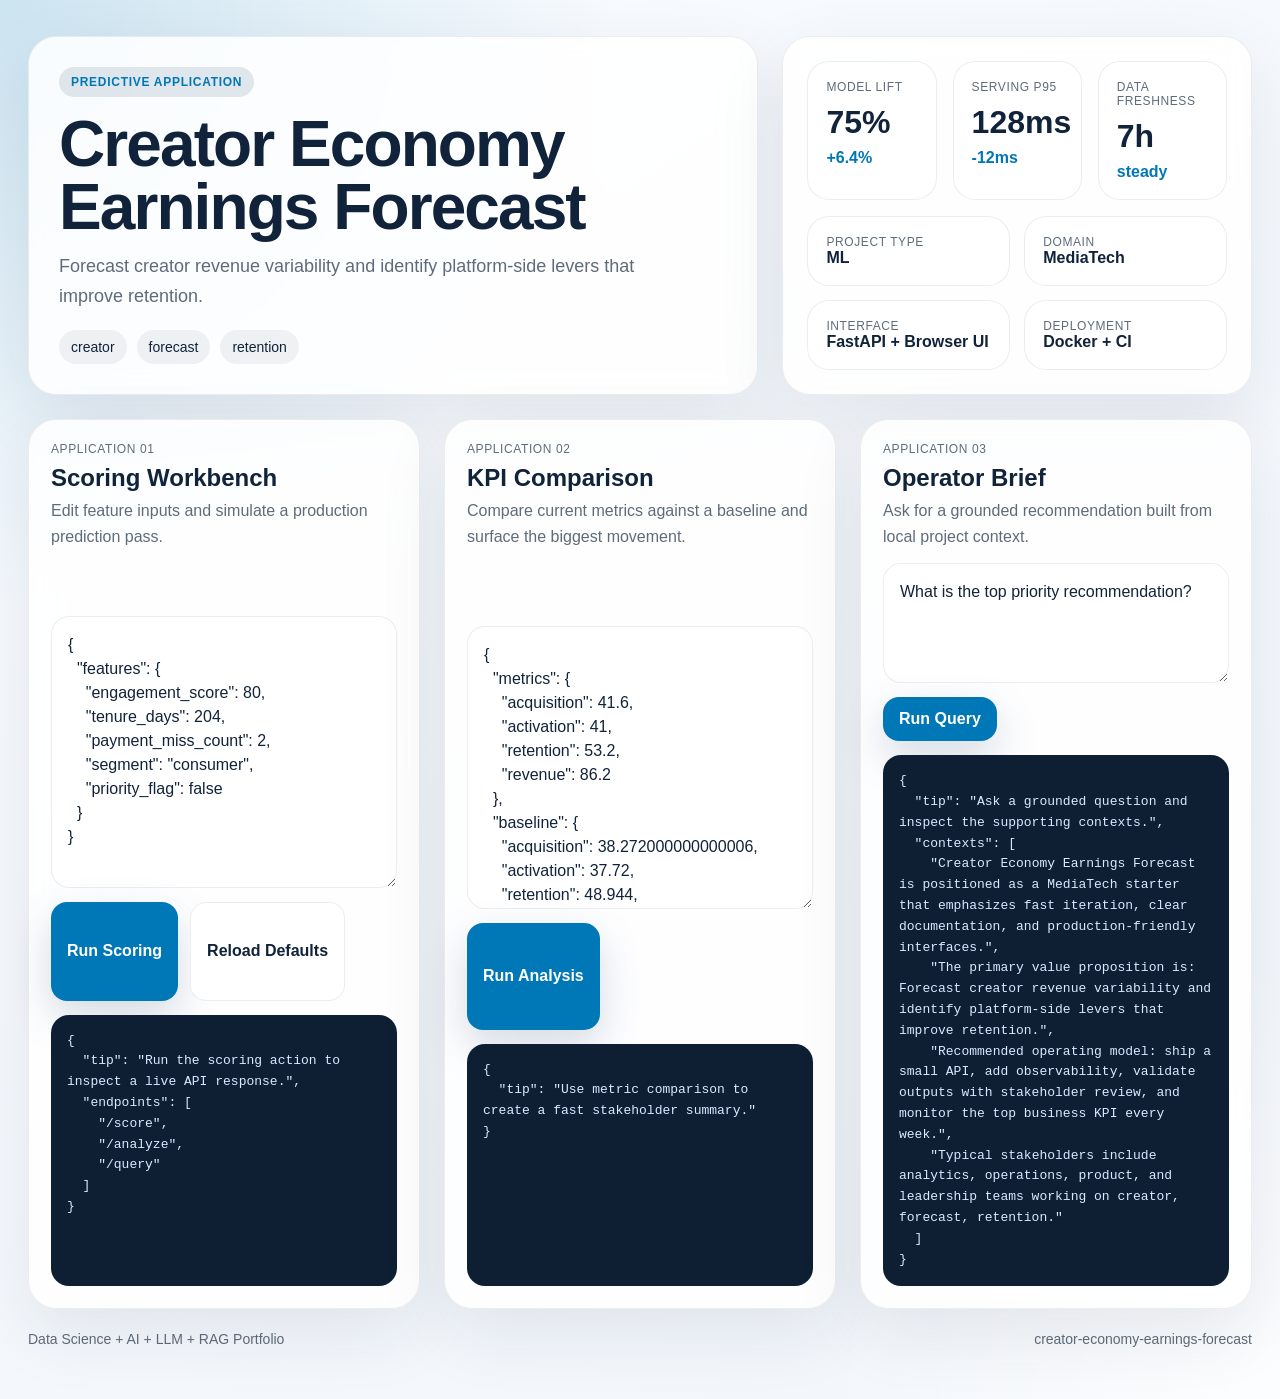
==== src/app/web/index.html @ bfaf5308 "Publish production-ready portfolio project" ====
<!doctype html>
        <html lang="en">
        <head>
          <meta charset="utf-8">
          <meta name="viewport" content="width=device-width, initial-scale=1">
          <title>Creator Economy Earnings Forecast</title>
          <link rel="stylesheet" href="./styles.css">
          <style>:root { --accent: #0077b6; }</style>
        </head>
        <body>
          <div class="page">
            <section class="hero">
              <div class="panel hero-copy">
                <span class="eyebrow">Predictive Application</span>
                <h1 id="project-title">Creator Economy Earnings Forecast</h1>
                <p id="project-summary" class="lead">Forecast creator revenue variability and identify platform-side levers that improve retention.</p>
                <ul id="project-tags" class="tag-list">
                  <li>creator</li><li>forecast</li><li>retention</li>
                </ul>
              </div>
              <div class="panel hero-side">
                <div class="metric-grid">
                  <article class='card'><span>Model Lift</span><strong>75%</strong><em>+6.4%</em></article>
<article class='card'><span>Serving P95</span><strong>128ms</strong><em>-12ms</em></article>
<article class='card'><span>Data Freshness</span><strong>7h</strong><em>steady</em></article>
                </div>
                <div class="mini-grid">
                  <article class='mini-card'><span>Project Type</span><strong>ML</strong></article><article class='mini-card'><span>Domain</span><strong>MediaTech</strong></article><article class='mini-card'><span>Interface</span><strong>FastAPI + Browser UI</strong></article><article class='mini-card'><span>Deployment</span><strong>Docker + CI</strong></article>
                </div>
              </div>
            </section>
            <section class="app-grid">
              <article class="panel module">
                <div class="module-header">
                  <span>Application 01</span>
                  <h2>Scoring Workbench</h2>
                  <p>Edit feature inputs and simulate a production prediction pass.</p>
                </div>
                <textarea id="score-input"></textarea>
                <div class="button-row">
                  <button id="run-score">Run Scoring</button>
                  <button id="load-defaults" class="secondary" type="button">Reload Defaults</button>
                </div>
                <pre id="score-output"></pre>
              </article>
              <article class="panel module">
                <div class="module-header">
                  <span>Application 02</span>
                  <h2>KPI Comparison</h2>
                  <p>Compare current metrics against a baseline and surface the biggest movement.</p>
                </div>
                <textarea id="analyze-input"></textarea>
                <div class="button-row">
                  <button id="run-analyze">Run Analysis</button>
                </div>
                <pre id="analyze-output"></pre>
              </article>
              <article class="panel module">
                <div class="module-header">
                  <span>Application 03</span>
                  <h2>Operator Brief</h2>
                  <p>Ask for a grounded recommendation built from local project context.</p>
                </div>
                <textarea id="query-input" class="query-input"></textarea>
                <div class="button-row">
                  <button id="run-query">Run Query</button>
                </div>
                <pre id="query-output"></pre>
              </article>
            </section>
            <footer class="footer">
              <span>Data Science + AI + LLM + RAG Portfolio</span>
              <span>creator-economy-earnings-forecast</span>
            </footer>
          </div>
          <script id="bootstrap-data" type="application/json">{"project": {"slug": "creator-economy-earnings-forecast", "title": "Creator Economy Earnings Forecast", "project_type": "ml", "domain": "MediaTech", "summary": "Forecast creator revenue variability and identify platform-side levers that improve retention.", "tags": ["creator", "forecast", "retention"]}, "sample_features": {"engagement_score": 80, "tenure_days": 204, "payment_miss_count": 2, "segment": "consumer", "priority_flag": false}, "sample_metrics": {"acquisition": 41.6, "activation": 41.0, "retention": 53.2, "revenue": 86.2}, "sample_query": "What is the top priority recommendation?", "knowledge_base": ["Creator Economy Earnings Forecast is positioned as a MediaTech starter that emphasizes fast iteration, clear documentation, and production-friendly interfaces.", "The primary value proposition is: Forecast creator revenue variability and identify platform-side levers that improve retention.", "Recommended operating model: ship a small API, add observability, validate outputs with stakeholder review, and monitor the top business KPI every week.", "Typical stakeholders include analytics, operations, product, and leadership teams working on creator, forecast, retention."], "dashboard_metrics": [{"label": "Model Lift", "value": "75%", "delta": "+6.4%"}, {"label": "Serving P95", "value": "128ms", "delta": "-12ms"}, {"label": "Data Freshness", "value": "7h", "delta": "steady"}]}</script>
          <script src="./app.js"></script>
        </body>
        </html>
---- src/app/web/styles.css ----
:root {
  --accent: #3d5a80;
  --accent-soft: rgba(61, 90, 128, 0.14);
  --bg: #f2f6fb;
  --card: rgba(255, 255, 255, 0.86);
  --line: rgba(16, 32, 51, 0.08);
  --ink: #11233a;
  --muted: #5f6b7a;
  --success: #2a9d8f;
}
* { box-sizing: border-box; }
html, body { margin: 0; min-height: 100%; }
body {
  font-family: "Avenir Next", "Segoe UI", sans-serif;
  color: var(--ink);
  background:
    radial-gradient(circle at top left, color-mix(in srgb, var(--accent) 20%, white), transparent 32%),
    radial-gradient(circle at bottom right, rgba(255,255,255,0.82), transparent 24%),
    linear-gradient(145deg, #f8fbff, var(--bg));
}
.page {
  max-width: 1320px;
  margin: 0 auto;
  padding: 36px 28px 52px;
}
.hero {
  display: grid;
  grid-template-columns: 1.4fr 0.9fr;
  gap: 24px;
  margin-bottom: 24px;
}
.panel {
  background: var(--card);
  border: 1px solid var(--line);
  border-radius: 28px;
  box-shadow: 0 24px 70px rgba(17, 35, 58, 0.09);
  backdrop-filter: blur(16px);
}
.hero-copy {
  padding: 30px;
}
.eyebrow {
  display: inline-flex;
  align-items: center;
  gap: 8px;
  padding: 8px 12px;
  background: var(--accent-soft);
  color: var(--accent);
  border-radius: 999px;
  text-transform: uppercase;
  letter-spacing: 0.06em;
  font-size: 12px;
  font-weight: 700;
}
h1 {
  margin: 16px 0 14px;
  font-size: clamp(2.2rem, 5vw, 4rem);
  line-height: 0.98;
  letter-spacing: -0.03em;
}
.lead {
  font-size: 18px;
  line-height: 1.65;
  color: var(--muted);
  max-width: 60ch;
  margin: 0;
}
.tag-list {
  display: flex;
  flex-wrap: wrap;
  gap: 10px;
  list-style: none;
  margin: 18px 0 0;
  padding: 0;
}
.tag-list li {
  padding: 9px 12px;
  border-radius: 999px;
  background: rgba(17, 35, 58, 0.06);
  color: var(--ink);
  font-size: 14px;
}
.hero-side {
  padding: 24px;
  display: grid;
  gap: 16px;
  align-content: space-between;
}
.metric-grid {
  display: grid;
  grid-template-columns: repeat(3, minmax(0, 1fr));
  gap: 16px;
}
.metric-card,
.mini-card,
.card {
  background: white;
  border: 1px solid var(--line);
  border-radius: 22px;
  padding: 18px;
}
.metric-card span,
.card span,
.mini-card span,
.module-header span {
  display: block;
  color: var(--muted);
  text-transform: uppercase;
  letter-spacing: 0.05em;
  font-size: 12px;
}
.metric-card strong,
.card strong {
  display: block;
  font-size: 32px;
  margin-top: 10px;
}
.metric-card em,
.card em {
  display: inline-block;
  margin-top: 8px;
  font-style: normal;
  color: var(--accent);
  font-weight: 700;
}
.mini-grid {
  display: grid;
  grid-template-columns: repeat(2, minmax(0, 1fr));
  gap: 14px;
}
.app-grid {
  display: grid;
  grid-template-columns: repeat(3, minmax(0, 1fr));
  gap: 24px;
}
.module {
  padding: 22px;
  display: grid;
  gap: 14px;
}
.module-header h2 {
  margin: 8px 0 6px;
  font-size: 24px;
}
.module-header p {
  margin: 0;
  color: var(--muted);
  line-height: 1.6;
}
textarea, input, button {
  font: inherit;
}
textarea {
  width: 100%;
  min-height: 220px;
  resize: vertical;
  border: 1px solid var(--line);
  border-radius: 18px;
  padding: 16px;
  background: rgba(255,255,255,0.92);
  color: var(--ink);
  line-height: 1.5;
}
.query-input {
  min-height: 120px;
}
button {
  border: 0;
  border-radius: 16px;
  background: var(--accent);
  color: white;
  padding: 13px 16px;
  font-weight: 700;
  cursor: pointer;
  box-shadow: 0 16px 40px rgba(61, 90, 128, 0.22);
}
button.secondary {
  background: white;
  color: var(--ink);
  border: 1px solid var(--line);
  box-shadow: none;
}
.button-row {
  display: flex;
  gap: 12px;
  flex-wrap: wrap;
}
pre {
  margin: 0;
  white-space: pre-wrap;
  word-break: break-word;
  background: #0e1f34;
  color: #dce8ff;
  border-radius: 18px;
  padding: 16px;
  min-height: 180px;
  font-size: 13px;
  line-height: 1.6;
  overflow: auto;
}
.footer {
  display: flex;
  justify-content: space-between;
  margin-top: 22px;
  color: var(--muted);
  font-size: 14px;
}
@media (max-width: 1080px) {
  .hero, .app-grid { grid-template-columns: 1fr; }
  .metric-grid { grid-template-columns: 1fr; }
}
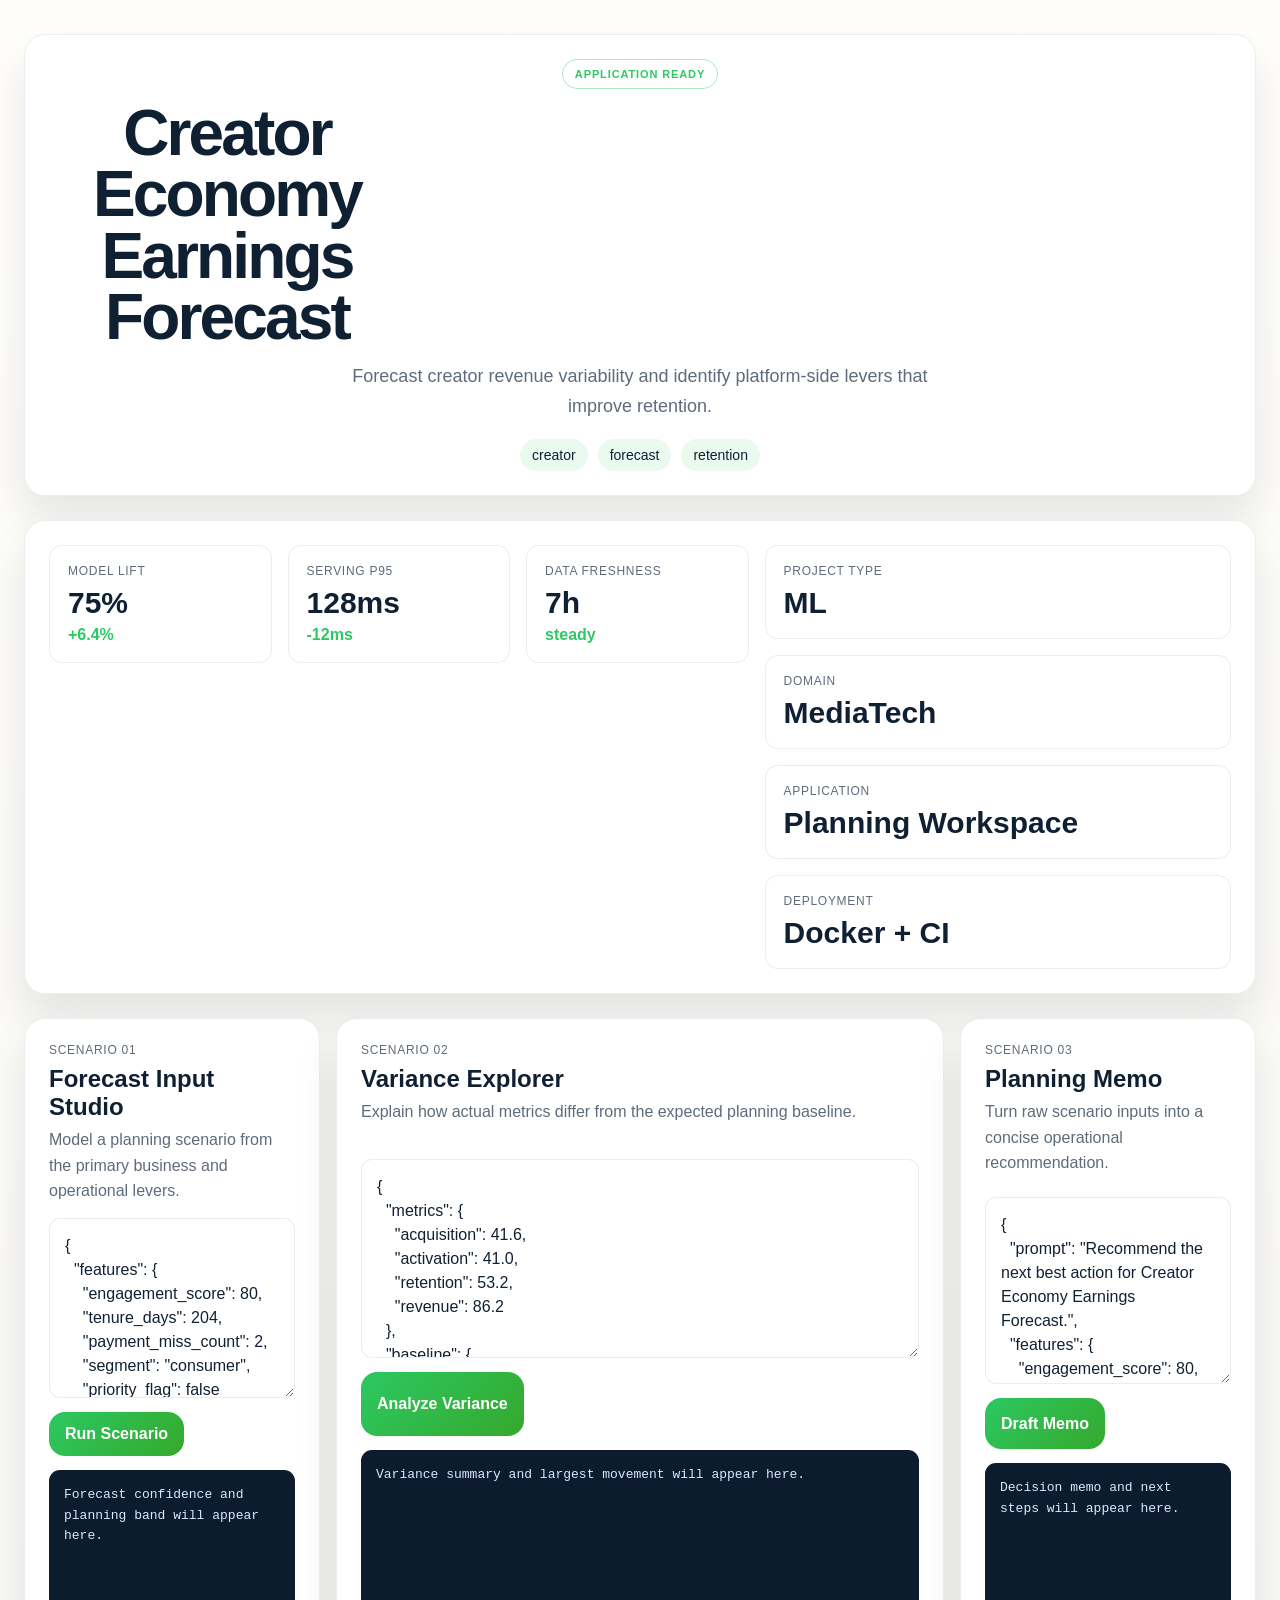
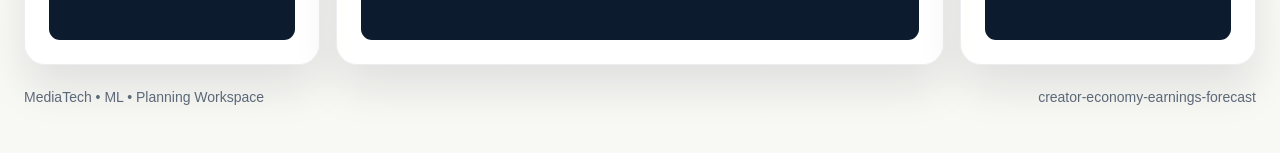
==== commit f8262d63: "Publish production-ready portfolio project" ====
--- a/src/app/web/index.html
+++ b/src/app/web/index.html
@@ -6,13 +6,12 @@
           <meta name="viewport" content="width=device-width, initial-scale=1">
           <title>Creator Economy Earnings Forecast</title>
           <link rel="stylesheet" href="./styles.css">
-          <style>:root { --accent: #0077b6; }</style>
         </head>
-        <body>
-          <div class="page">
+        <body class="surface-paper">
+          <div class="page layout-board eyebrow-outline headline-compact modules-3 hero-align-center">
             <section class="hero">
               <div class="panel hero-copy">
-                <span class="eyebrow">Predictive Application</span>
+                <span class="eyebrow" data-health>Planning Workspace</span>
                 <h1 id="project-title">Creator Economy Earnings Forecast</h1>
                 <p id="project-summary" class="lead">Forecast creator revenue variability and identify platform-side levers that improve retention.</p>
                 <ul id="project-tags" class="tag-list">
@@ -26,55 +25,90 @@
 <article class='card'><span>Data Freshness</span><strong>7h</strong><em>steady</em></article>
                 </div>
                 <div class="mini-grid">
-                  <article class='mini-card'><span>Project Type</span><strong>ML</strong></article><article class='mini-card'><span>Domain</span><strong>MediaTech</strong></article><article class='mini-card'><span>Interface</span><strong>FastAPI + Browser UI</strong></article><article class='mini-card'><span>Deployment</span><strong>Docker + CI</strong></article>
+                  <article class='mini-card'><span>Project Type</span><strong>ML</strong></article><article class='mini-card'><span>Domain</span><strong>MediaTech</strong></article><article class='mini-card'><span>Application</span><strong>Planning Workspace</strong></article><article class='mini-card'><span>Deployment</span><strong>Docker + CI</strong></article>
                 </div>
               </div>
             </section>
             <section class="app-grid">
-              <article class="panel module">
-                <div class="module-header">
-                  <span>Application 01</span>
-                  <h2>Scoring Workbench</h2>
-                  <p>Edit feature inputs and simulate a production prediction pass.</p>
-                </div>
-                <textarea id="score-input"></textarea>
-                <div class="button-row">
-                  <button id="run-score">Run Scoring</button>
-                  <button id="load-defaults" class="secondary" type="button">Reload Defaults</button>
-                </div>
-                <pre id="score-output"></pre>
-              </article>
-              <article class="panel module">
-                <div class="module-header">
-                  <span>Application 02</span>
-                  <h2>KPI Comparison</h2>
-                  <p>Compare current metrics against a baseline and surface the biggest movement.</p>
-                </div>
-                <textarea id="analyze-input"></textarea>
-                <div class="button-row">
-                  <button id="run-analyze">Run Analysis</button>
-                </div>
-                <pre id="analyze-output"></pre>
-              </article>
-              <article class="panel module">
-                <div class="module-header">
-                  <span>Application 03</span>
-                  <h2>Operator Brief</h2>
-                  <p>Ask for a grounded recommendation built from local project context.</p>
-                </div>
-                <textarea id="query-input" class="query-input"></textarea>
-                <div class="button-row">
-                  <button id="run-query">Run Query</button>
-                </div>
-                <pre id="query-output"></pre>
-              </article>
+              <article class="panel module js-module span-normal">
+          <div class="module-header">
+            <span>Scenario 01</span>
+            <h2>Forecast Input Studio</h2>
+            <p>Model a planning scenario from the primary business and operational levers.</p>
+          </div>
+          <textarea class="js-input">{
+  &quot;features&quot;: {
+    &quot;engagement_score&quot;: 80,
+    &quot;tenure_days&quot;: 204,
+    &quot;payment_miss_count&quot;: 2,
+    &quot;segment&quot;: &quot;consumer&quot;,
+    &quot;priority_flag&quot;: false
+  }
+}</textarea>
+          <div class="button-row">
+            <button class="js-run" data-endpoint="/score" data-input-mode="json">Run Scenario</button>
+          </div>
+          <pre class="js-output">Forecast confidence and planning band will appear here.</pre>
+        </article>
+<article class="panel module js-module span-wide">
+          <div class="module-header">
+            <span>Scenario 02</span>
+            <h2>Variance Explorer</h2>
+            <p>Explain how actual metrics differ from the expected planning baseline.</p>
+          </div>
+          <textarea class="js-input">{
+  &quot;metrics&quot;: {
+    &quot;acquisition&quot;: 41.6,
+    &quot;activation&quot;: 41.0,
+    &quot;retention&quot;: 53.2,
+    &quot;revenue&quot;: 86.2
+  },
+  &quot;baseline&quot;: {
+    &quot;acquisition&quot;: 38.27,
+    &quot;activation&quot;: 37.72,
+    &quot;retention&quot;: 48.94,
+    &quot;revenue&quot;: 79.3
+  }
+}</textarea>
+          <div class="button-row">
+            <button class="js-run" data-endpoint="/analyze" data-input-mode="json">Analyze Variance</button>
+          </div>
+          <pre class="js-output">Variance summary and largest movement will appear here.</pre>
+        </article>
+<article class="panel module js-module span-normal">
+          <div class="module-header">
+            <span>Scenario 03</span>
+            <h2>Planning Memo</h2>
+            <p>Turn raw scenario inputs into a concise operational recommendation.</p>
+          </div>
+          <textarea class="js-input">{
+  &quot;prompt&quot;: &quot;Recommend the next best action for Creator Economy Earnings Forecast.&quot;,
+  &quot;features&quot;: {
+    &quot;engagement_score&quot;: 80,
+    &quot;tenure_days&quot;: 204,
+    &quot;payment_miss_count&quot;: 2,
+    &quot;segment&quot;: &quot;consumer&quot;,
+    &quot;priority_flag&quot;: false
+  },
+  &quot;metrics&quot;: {
+    &quot;acquisition&quot;: 41.6,
+    &quot;activation&quot;: 41.0,
+    &quot;retention&quot;: 53.2,
+    &quot;revenue&quot;: 86.2
+  }
+}</textarea>
+          <div class="button-row">
+            <button class="js-run" data-endpoint="/recommend" data-input-mode="json">Draft Memo</button>
+          </div>
+          <pre class="js-output">Decision memo and next steps will appear here.</pre>
+        </article>
             </section>
             <footer class="footer">
-              <span>Data Science + AI + LLM + RAG Portfolio</span>
+              <span>MediaTech • ML • Planning Workspace</span>
               <span>creator-economy-earnings-forecast</span>
             </footer>
           </div>
-          <script id="bootstrap-data" type="application/json">{"project": {"slug": "creator-economy-earnings-forecast", "title": "Creator Economy Earnings Forecast", "project_type": "ml", "domain": "MediaTech", "summary": "Forecast creator revenue variability and identify platform-side levers that improve retention.", "tags": ["creator", "forecast", "retention"]}, "sample_features": {"engagement_score": 80, "tenure_days": 204, "payment_miss_count": 2, "segment": "consumer", "priority_flag": false}, "sample_metrics": {"acquisition": 41.6, "activation": 41.0, "retention": 53.2, "revenue": 86.2}, "sample_query": "What is the top priority recommendation?", "knowledge_base": ["Creator Economy Earnings Forecast is positioned as a MediaTech starter that emphasizes fast iteration, clear documentation, and production-friendly interfaces.", "The primary value proposition is: Forecast creator revenue variability and identify platform-side levers that improve retention.", "Recommended operating model: ship a small API, add observability, validate outputs with stakeholder review, and monitor the top business KPI every week.", "Typical stakeholders include analytics, operations, product, and leadership teams working on creator, forecast, retention."], "dashboard_metrics": [{"label": "Model Lift", "value": "75%", "delta": "+6.4%"}, {"label": "Serving P95", "value": "128ms", "delta": "-12ms"}, {"label": "Data Freshness", "value": "7h", "delta": "steady"}]}</script>
+          <script id="bootstrap-data" type="application/json">{"project": {"slug": "creator-economy-earnings-forecast", "title": "Creator Economy Earnings Forecast", "project_type": "ml", "domain": "MediaTech", "summary": "Forecast creator revenue variability and identify platform-side levers that improve retention.", "tags": ["creator", "forecast", "retention"]}, "app_archetype": "planner", "ui_profile": {"layout": "board", "surface": "paper", "font_stack": "\"Manrope\", \"Segoe UI\", sans-serif", "radius": 21, "shadow": 43, "eyebrow_style": "outline", "module_columns": 3, "hero_align": "center", "headline_mode": "compact"}, "app_modules": [{"label": "Scenario 01", "title": "Forecast Input Studio", "description": "Model a planning scenario from the primary business and operational levers.", "endpoint": "/score", "input_mode": "json", "cta": "Run Scenario", "prefill": "{\n  \"features\": {\n    \"engagement_score\": 80,\n    \"tenure_days\": 204,\n    \"payment_miss_count\": 2,\n    \"segment\": \"consumer\",\n    \"priority_flag\": false\n  }\n}", "hint": "Forecast confidence and planning band will appear here.", "span": "normal"}, {"label": "Scenario 02", "title": "Variance Explorer", "description": "Explain how actual metrics differ from the expected planning baseline.", "endpoint": "/analyze", "input_mode": "json", "cta": "Analyze Variance", "prefill": "{\n  \"metrics\": {\n    \"acquisition\": 41.6,\n    \"activation\": 41.0,\n    \"retention\": 53.2,\n    \"revenue\": 86.2\n  },\n  \"baseline\": {\n    \"acquisition\": 38.27,\n    \"activation\": 37.72,\n    \"retention\": 48.94,\n    \"revenue\": 79.3\n  }\n}", "hint": "Variance summary and largest movement will appear here.", "span": "wide"}, {"label": "Scenario 03", "title": "Planning Memo", "description": "Turn raw scenario inputs into a concise operational recommendation.", "endpoint": "/recommend", "input_mode": "json", "cta": "Draft Memo", "prefill": "{\n  \"prompt\": \"Recommend the next best action for Creator Economy Earnings Forecast.\",\n  \"features\": {\n    \"engagement_score\": 80,\n    \"tenure_days\": 204,\n    \"payment_miss_count\": 2,\n    \"segment\": \"consumer\",\n    \"priority_flag\": false\n  },\n  \"metrics\": {\n    \"acquisition\": 41.6,\n    \"activation\": 41.0,\n    \"retention\": 53.2,\n    \"revenue\": 86.2\n  }\n}", "hint": "Decision memo and next steps will appear here.", "span": "normal"}], "sample_features": {"engagement_score": 80, "tenure_days": 204, "payment_miss_count": 2, "segment": "consumer", "priority_flag": false}, "sample_metrics": {"acquisition": 41.6, "activation": 41.0, "retention": 53.2, "revenue": 86.2}, "knowledge_base": ["Creator Economy Earnings Forecast is positioned as a MediaTech starter that emphasizes fast iteration, clear documentation, and production-friendly interfaces.", "The primary value proposition is: Forecast creator revenue variability and identify platform-side levers that improve retention.", "Recommended operating model: ship a small API, add observability, validate outputs with stakeholder review, and monitor the top business KPI every week.", "Typical stakeholders include analytics, operations, product, and leadership teams working on creator, forecast, retention."], "dashboard_metrics": [{"label": "Model Lift", "value": "75%", "delta": "+6.4%"}, {"label": "Serving P95", "value": "128ms", "delta": "-12ms"}, {"label": "Data Freshness", "value": "7h", "delta": "steady"}]}</script>
           <script src="./app.js"></script>
         </body>
         </html>
--- a/src/app/web/styles.css
+++ b/src/app/web/styles.css
@@ -1,141 +1,185 @@
 
 :root {
-  --accent: #3d5a80;
-  --accent-soft: rgba(61, 90, 128, 0.14);
-  --bg: #f2f6fb;
+  --accent: #2cc862;
+  --accent-2: #35a92c;
+  --accent-soft: color-mix(in srgb, var(--accent) 18%, white);
+  --radius: 21px;
+  --shadow-size: 43px;
+  --font-stack: "Manrope", "Segoe UI", sans-serif;
+  --bg: #f4f7fb;
   --card: rgba(255, 255, 255, 0.86);
   --line: rgba(16, 32, 51, 0.08);
-  --ink: #11233a;
+  --ink: #102033;
   --muted: #5f6b7a;
-  --success: #2a9d8f;
+  --output-bg: #0d1b2e;
+  --output-ink: #dae8ff;
 }
 * { box-sizing: border-box; }
 html, body { margin: 0; min-height: 100%; }
 body {
-  font-family: "Avenir Next", "Segoe UI", sans-serif;
+  font-family: var(--font-stack);
   color: var(--ink);
-  background:
-    radial-gradient(circle at top left, color-mix(in srgb, var(--accent) 20%, white), transparent 32%),
-    radial-gradient(circle at bottom right, rgba(255,255,255,0.82), transparent 24%),
-    linear-gradient(145deg, #f8fbff, var(--bg));
+  background: linear-gradient(145deg, #f8fbff, var(--bg));
+}
+body.surface-mist {
+  --bg: #eef4fb;
+  background:
+    radial-gradient(circle at top left, color-mix(in srgb, var(--accent) 18%, white), transparent 34%),
+    linear-gradient(145deg, #fbfdff, var(--bg));
+}
+body.surface-aurora {
+  --bg: #edf1ff;
+  background:
+    radial-gradient(circle at 0% 0%, color-mix(in srgb, var(--accent) 22%, white), transparent 38%),
+    radial-gradient(circle at 100% 100%, color-mix(in srgb, var(--accent-2) 20%, white), transparent 28%),
+    linear-gradient(135deg, #f7f8ff, var(--bg));
+}
+body.surface-sand {
+  --bg: #f5efe8;
+  --card: rgba(255, 251, 246, 0.9);
+  background:
+    linear-gradient(135deg, rgba(255,255,255,0.82), rgba(245, 239, 232, 0.98)),
+    radial-gradient(circle at top right, color-mix(in srgb, var(--accent) 16%, white), transparent 32%);
+}
+body.surface-slate {
+  --bg: #ecf0f7;
+  --card: rgba(248, 250, 255, 0.88);
+  background:
+    linear-gradient(160deg, #f7f9fc, var(--bg)),
+    radial-gradient(circle at bottom left, color-mix(in srgb, var(--accent-2) 16%, white), transparent 34%);
+}
+body.surface-paper {
+  --bg: #f8f8f4;
+  --card: rgba(255,255,255,0.93);
+  background:
+    linear-gradient(180deg, #fffefb, var(--bg));
+}
+body.surface-ink {
+  --bg: #0f1726;
+  --card: rgba(15, 23, 38, 0.88);
+  --line: rgba(226, 238, 255, 0.1);
+  --ink: #f5f8ff;
+  --muted: #b4c0cf;
+  --output-bg: rgba(255,255,255,0.06);
+  --output-ink: #f5f8ff;
+  background:
+    radial-gradient(circle at top left, color-mix(in srgb, var(--accent) 28%, transparent), transparent 42%),
+    linear-gradient(145deg, #09111d, var(--bg));
 }
 .page {
-  max-width: 1320px;
+  max-width: 1360px;
   margin: 0 auto;
-  padding: 36px 28px 52px;
-}
-.hero {
-  display: grid;
-  grid-template-columns: 1.4fr 0.9fr;
+  padding: 34px 24px 48px;
+  display: grid;
   gap: 24px;
-  margin-bottom: 24px;
 }
 .panel {
   background: var(--card);
   border: 1px solid var(--line);
-  border-radius: 28px;
-  box-shadow: 0 24px 70px rgba(17, 35, 58, 0.09);
-  backdrop-filter: blur(16px);
-}
-.hero-copy {
-  padding: 30px;
+  border-radius: var(--radius);
+  box-shadow: 0 24px var(--shadow-size) rgba(16, 32, 51, 0.1);
+  backdrop-filter: blur(18px);
+}
+.hero {
+  display: grid;
+  gap: 24px;
+}
+.hero-copy,
+.hero-side,
+.module {
+  padding: 24px;
 }
 .eyebrow {
   display: inline-flex;
   align-items: center;
   gap: 8px;
   padding: 8px 12px;
+  border-radius: 999px;
   background: var(--accent-soft);
   color: var(--accent);
-  border-radius: 999px;
   text-transform: uppercase;
-  letter-spacing: 0.06em;
-  font-size: 12px;
-  font-weight: 700;
+  letter-spacing: 0.08em;
+  font-size: 11px;
+  font-weight: 800;
+}
+.page.eyebrow-outline .eyebrow {
+  background: transparent;
+  border: 1px solid color-mix(in srgb, var(--accent) 40%, white);
+}
+.page.eyebrow-soft .eyebrow {
+  background: color-mix(in srgb, var(--accent) 12%, white);
+  color: color-mix(in srgb, var(--accent) 82%, black);
 }
 h1 {
-  margin: 16px 0 14px;
-  font-size: clamp(2.2rem, 5vw, 4rem);
-  line-height: 0.98;
-  letter-spacing: -0.03em;
-}
+  margin: 14px 0 12px;
+  font-size: clamp(2.2rem, 5vw, 4.4rem);
+  line-height: 0.96;
+  letter-spacing: -0.045em;
+}
+.page.headline-compact h1 { max-width: 10ch; }
+.page.headline-tall h1 { line-height: 1.03; font-size: clamp(2.4rem, 5vw, 4.8rem); }
 .lead {
+  margin: 0;
   font-size: 18px;
-  line-height: 1.65;
+  line-height: 1.68;
   color: var(--muted);
-  max-width: 60ch;
-  margin: 0;
+  max-width: 62ch;
 }
 .tag-list {
+  list-style: none;
   display: flex;
   flex-wrap: wrap;
   gap: 10px;
-  list-style: none;
   margin: 18px 0 0;
   padding: 0;
 }
 .tag-list li {
-  padding: 9px 12px;
+  padding: 8px 12px;
   border-radius: 999px;
-  background: rgba(17, 35, 58, 0.06);
+  background: color-mix(in srgb, var(--accent) 10%, white);
   color: var(--ink);
   font-size: 14px;
 }
 .hero-side {
-  padding: 24px;
   display: grid;
   gap: 16px;
-  align-content: space-between;
-}
-.metric-grid {
-  display: grid;
-  grid-template-columns: repeat(3, minmax(0, 1fr));
+}
+.metric-grid,
+.mini-grid,
+.app-grid {
+  display: grid;
   gap: 16px;
 }
-.metric-card,
-.mini-card,
-.card {
-  background: white;
+.card,
+.mini-card {
+  background: color-mix(in srgb, var(--card) 92%, white);
   border: 1px solid var(--line);
-  border-radius: 22px;
+  border-radius: calc(var(--radius) - 8px);
   padding: 18px;
 }
-.metric-card span,
 .card span,
 .mini-card span,
 .module-header span {
   display: block;
   color: var(--muted);
   text-transform: uppercase;
-  letter-spacing: 0.05em;
+  letter-spacing: 0.06em;
   font-size: 12px;
 }
-.metric-card strong,
-.card strong {
+.card strong,
+.mini-card strong {
   display: block;
-  font-size: 32px;
-  margin-top: 10px;
-}
-.metric-card em,
+  margin-top: 8px;
+  font-size: 30px;
+}
 .card em {
   display: inline-block;
-  margin-top: 8px;
+  margin-top: 6px;
   font-style: normal;
   color: var(--accent);
   font-weight: 700;
 }
-.mini-grid {
-  display: grid;
-  grid-template-columns: repeat(2, minmax(0, 1fr));
-  gap: 14px;
-}
-.app-grid {
-  display: grid;
-  grid-template-columns: repeat(3, minmax(0, 1fr));
-  gap: 24px;
-}
 .module {
-  padding: 22px;
   display: grid;
   gap: 14px;
 }
@@ -148,65 +192,157 @@
   color: var(--muted);
   line-height: 1.6;
 }
-textarea, input, button {
+textarea,
+button {
   font: inherit;
 }
 textarea {
   width: 100%;
-  min-height: 220px;
+  min-height: 180px;
   resize: vertical;
   border: 1px solid var(--line);
-  border-radius: 18px;
-  padding: 16px;
-  background: rgba(255,255,255,0.92);
+  border-radius: calc(var(--radius) - 10px);
+  padding: 15px;
+  background: rgba(255,255,255,0.82);
   color: var(--ink);
   line-height: 1.5;
 }
-.query-input {
-  min-height: 120px;
+body.surface-ink textarea {
+  background: rgba(255,255,255,0.05);
+}
+.module-input-text {
+  min-height: 110px;
+}
+.button-row {
+  display: flex;
+  flex-wrap: wrap;
+  gap: 10px;
 }
 button {
   border: 0;
   border-radius: 16px;
-  background: var(--accent);
+  background: linear-gradient(135deg, var(--accent), var(--accent-2));
   color: white;
   padding: 13px 16px;
   font-weight: 700;
   cursor: pointer;
-  box-shadow: 0 16px 40px rgba(61, 90, 128, 0.22);
-}
-button.secondary {
-  background: white;
-  color: var(--ink);
-  border: 1px solid var(--line);
-  box-shadow: none;
-}
-.button-row {
-  display: flex;
-  gap: 12px;
-  flex-wrap: wrap;
 }
 pre {
   margin: 0;
   white-space: pre-wrap;
   word-break: break-word;
-  background: #0e1f34;
-  color: #dce8ff;
-  border-radius: 18px;
-  padding: 16px;
-  min-height: 180px;
+  background: var(--output-bg);
+  color: var(--output-ink);
+  border-radius: calc(var(--radius) - 10px);
+  padding: 15px;
+  min-height: 170px;
+  line-height: 1.58;
   font-size: 13px;
-  line-height: 1.6;
   overflow: auto;
 }
 .footer {
   display: flex;
   justify-content: space-between;
-  margin-top: 22px;
   color: var(--muted);
   font-size: 14px;
 }
-@media (max-width: 1080px) {
-  .hero, .app-grid { grid-template-columns: 1fr; }
-  .metric-grid { grid-template-columns: 1fr; }
-}
+.page.layout-horizon .hero {
+  grid-template-columns: 1.45fr 1fr;
+  align-items: stretch;
+}
+.page.layout-horizon.modules-2 .app-grid,
+.page.layout-horizon.modules-3 .app-grid {
+  grid-template-columns: repeat(3, minmax(0, 1fr));
+}
+.page.layout-rail .hero {
+  grid-template-columns: 0.92fr 1.08fr;
+}
+.page.layout-rail .hero-copy {
+  padding-top: 34px;
+}
+.page.layout-rail .app-grid {
+  grid-template-columns: repeat(2, minmax(0, 1fr));
+}
+.page.layout-folio .hero {
+  grid-template-columns: 1fr;
+}
+.page.layout-folio .hero-copy {
+  text-align: center;
+}
+.page.layout-folio .lead {
+  margin-inline: auto;
+}
+.page.layout-folio .tag-list {
+  justify-content: center;
+}
+.page.layout-folio .metric-grid {
+  grid-template-columns: repeat(3, minmax(0, 1fr));
+}
+.page.layout-folio .mini-grid {
+  grid-template-columns: repeat(4, minmax(0, 1fr));
+}
+.page.layout-folio .app-grid {
+  grid-template-columns: repeat(2, minmax(0, 1fr));
+}
+.page.layout-board .hero {
+  grid-template-columns: 1fr;
+}
+.page.layout-board .hero-side {
+  grid-template-columns: 1.2fr 0.8fr;
+  align-items: start;
+}
+.page.layout-board .metric-grid {
+  grid-template-columns: repeat(3, minmax(0, 1fr));
+}
+.page.layout-board .app-grid {
+  grid-template-columns: repeat(4, minmax(0, 1fr));
+}
+.page.layout-stack .hero {
+  grid-template-columns: 1fr;
+}
+.page.layout-stack .hero-side {
+  grid-template-columns: repeat(2, minmax(0, 1fr));
+}
+.page.layout-stack .app-grid {
+  grid-template-columns: repeat(3, minmax(0, 1fr));
+}
+.page.layout-console .hero {
+  grid-template-columns: 1.1fr 0.9fr;
+}
+.page.layout-console .panel,
+.page.layout-console .card,
+.page.layout-console .mini-card {
+  border-radius: 18px;
+}
+.page.modules-2 .app-grid {
+  grid-template-columns: repeat(2, minmax(0, 1fr));
+}
+.module.span-wide {
+  grid-column: span 2;
+}
+.hero-align-center .hero-copy {
+  text-align: center;
+}
+.hero-align-center .lead,
+.hero-align-center .tag-list {
+  margin-inline: auto;
+  justify-content: center;
+}
+@media (max-width: 1120px) {
+  .page.layout-horizon .hero,
+  .page.layout-rail .hero,
+  .page.layout-console .hero,
+  .page.layout-board .hero-side,
+  .page.layout-folio .mini-grid,
+  .page.layout-stack .hero-side,
+  .page.modules-2 .app-grid,
+  .page.layout-board .app-grid,
+  .page.layout-stack .app-grid,
+  .page.layout-horizon.modules-3 .app-grid,
+  .page.layout-folio .app-grid {
+    grid-template-columns: 1fr;
+  }
+  .module.span-wide {
+    grid-column: auto;
+  }
+}
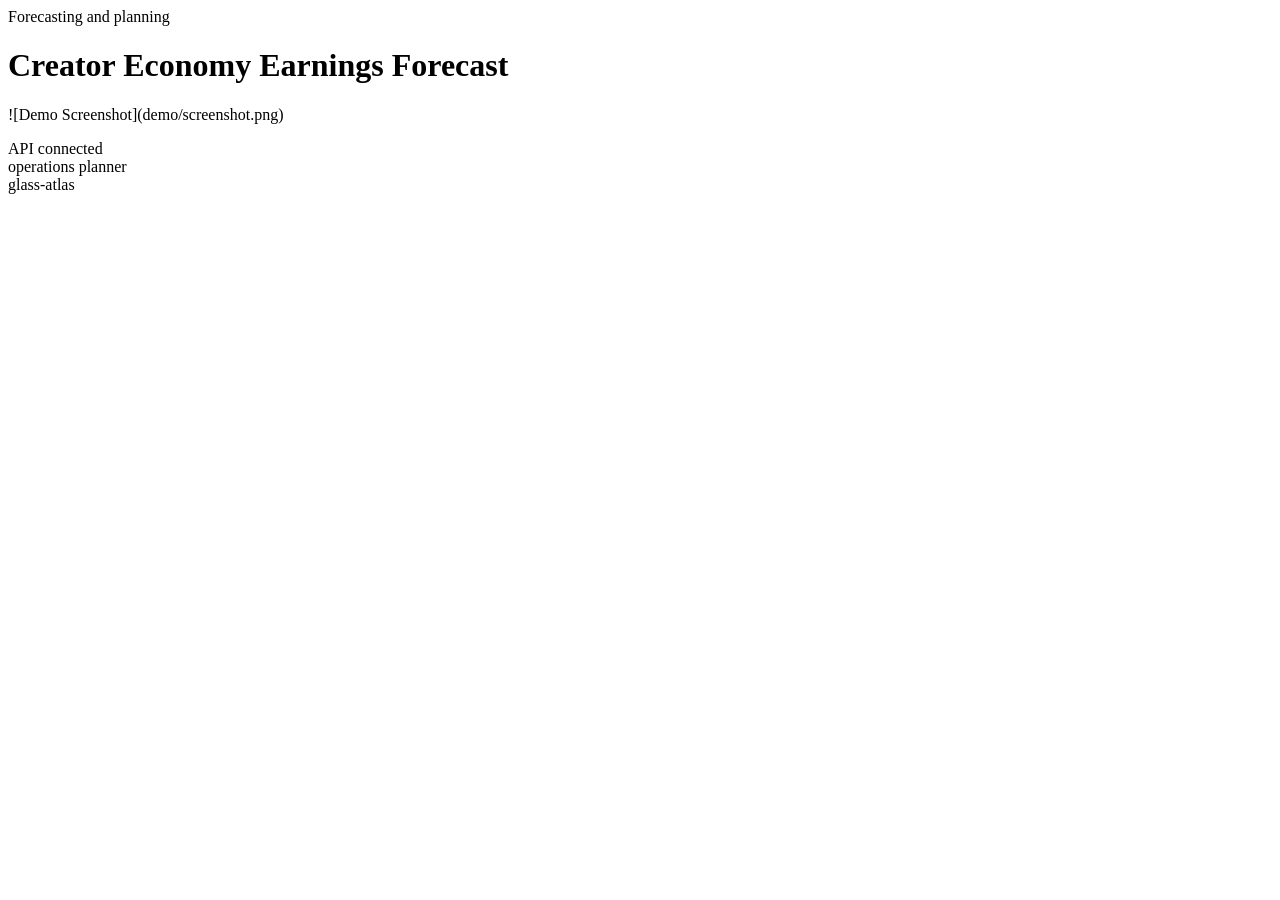
==== commit bb9442b0: "Upgrade to production-grade app scaffold and 3D landing page" ====
--- a/src/app/web/index.html
+++ b/src/app/web/index.html
@@ -1,114 +1,29 @@
-
-        <!doctype html>
-        <html lang="en">
-        <head>
-          <meta charset="utf-8">
-          <meta name="viewport" content="width=device-width, initial-scale=1">
-          <title>Creator Economy Earnings Forecast</title>
-          <link rel="stylesheet" href="./styles.css">
-        </head>
-        <body class="surface-paper">
-          <div class="page layout-board eyebrow-outline headline-compact modules-3 hero-align-center">
-            <section class="hero">
-              <div class="panel hero-copy">
-                <span class="eyebrow" data-health>Planning Workspace</span>
-                <h1 id="project-title">Creator Economy Earnings Forecast</h1>
-                <p id="project-summary" class="lead">Forecast creator revenue variability and identify platform-side levers that improve retention.</p>
-                <ul id="project-tags" class="tag-list">
-                  <li>creator</li><li>forecast</li><li>retention</li>
-                </ul>
-              </div>
-              <div class="panel hero-side">
-                <div class="metric-grid">
-                  <article class='card'><span>Model Lift</span><strong>75%</strong><em>+6.4%</em></article>
-<article class='card'><span>Serving P95</span><strong>128ms</strong><em>-12ms</em></article>
-<article class='card'><span>Data Freshness</span><strong>7h</strong><em>steady</em></article>
-                </div>
-                <div class="mini-grid">
-                  <article class='mini-card'><span>Project Type</span><strong>ML</strong></article><article class='mini-card'><span>Domain</span><strong>MediaTech</strong></article><article class='mini-card'><span>Application</span><strong>Planning Workspace</strong></article><article class='mini-card'><span>Deployment</span><strong>Docker + CI</strong></article>
-                </div>
-              </div>
-            </section>
-            <section class="app-grid">
-              <article class="panel module js-module span-normal">
-          <div class="module-header">
-            <span>Scenario 01</span>
-            <h2>Forecast Input Studio</h2>
-            <p>Model a planning scenario from the primary business and operational levers.</p>
-          </div>
-          <textarea class="js-input">{
-  &quot;features&quot;: {
-    &quot;engagement_score&quot;: 80,
-    &quot;tenure_days&quot;: 204,
-    &quot;payment_miss_count&quot;: 2,
-    &quot;segment&quot;: &quot;consumer&quot;,
-    &quot;priority_flag&quot;: false
-  }
-}</textarea>
-          <div class="button-row">
-            <button class="js-run" data-endpoint="/score" data-input-mode="json">Run Scenario</button>
-          </div>
-          <pre class="js-output">Forecast confidence and planning band will appear here.</pre>
-        </article>
-<article class="panel module js-module span-wide">
-          <div class="module-header">
-            <span>Scenario 02</span>
-            <h2>Variance Explorer</h2>
-            <p>Explain how actual metrics differ from the expected planning baseline.</p>
-          </div>
-          <textarea class="js-input">{
-  &quot;metrics&quot;: {
-    &quot;acquisition&quot;: 41.6,
-    &quot;activation&quot;: 41.0,
-    &quot;retention&quot;: 53.2,
-    &quot;revenue&quot;: 86.2
-  },
-  &quot;baseline&quot;: {
-    &quot;acquisition&quot;: 38.27,
-    &quot;activation&quot;: 37.72,
-    &quot;retention&quot;: 48.94,
-    &quot;revenue&quot;: 79.3
-  }
-}</textarea>
-          <div class="button-row">
-            <button class="js-run" data-endpoint="/analyze" data-input-mode="json">Analyze Variance</button>
-          </div>
-          <pre class="js-output">Variance summary and largest movement will appear here.</pre>
-        </article>
-<article class="panel module js-module span-normal">
-          <div class="module-header">
-            <span>Scenario 03</span>
-            <h2>Planning Memo</h2>
-            <p>Turn raw scenario inputs into a concise operational recommendation.</p>
-          </div>
-          <textarea class="js-input">{
-  &quot;prompt&quot;: &quot;Recommend the next best action for Creator Economy Earnings Forecast.&quot;,
-  &quot;features&quot;: {
-    &quot;engagement_score&quot;: 80,
-    &quot;tenure_days&quot;: 204,
-    &quot;payment_miss_count&quot;: 2,
-    &quot;segment&quot;: &quot;consumer&quot;,
-    &quot;priority_flag&quot;: false
-  },
-  &quot;metrics&quot;: {
-    &quot;acquisition&quot;: 41.6,
-    &quot;activation&quot;: 41.0,
-    &quot;retention&quot;: 53.2,
-    &quot;revenue&quot;: 86.2
-  }
-}</textarea>
-          <div class="button-row">
-            <button class="js-run" data-endpoint="/recommend" data-input-mode="json">Draft Memo</button>
-          </div>
-          <pre class="js-output">Decision memo and next steps will appear here.</pre>
-        </article>
-            </section>
-            <footer class="footer">
-              <span>MediaTech • ML • Planning Workspace</span>
-              <span>creator-economy-earnings-forecast</span>
-            </footer>
-          </div>
-          <script id="bootstrap-data" type="application/json">{"project": {"slug": "creator-economy-earnings-forecast", "title": "Creator Economy Earnings Forecast", "project_type": "ml", "domain": "MediaTech", "summary": "Forecast creator revenue variability and identify platform-side levers that improve retention.", "tags": ["creator", "forecast", "retention"]}, "app_archetype": "planner", "ui_profile": {"layout": "board", "surface": "paper", "font_stack": "\"Manrope\", \"Segoe UI\", sans-serif", "radius": 21, "shadow": 43, "eyebrow_style": "outline", "module_columns": 3, "hero_align": "center", "headline_mode": "compact"}, "app_modules": [{"label": "Scenario 01", "title": "Forecast Input Studio", "description": "Model a planning scenario from the primary business and operational levers.", "endpoint": "/score", "input_mode": "json", "cta": "Run Scenario", "prefill": "{\n  \"features\": {\n    \"engagement_score\": 80,\n    \"tenure_days\": 204,\n    \"payment_miss_count\": 2,\n    \"segment\": \"consumer\",\n    \"priority_flag\": false\n  }\n}", "hint": "Forecast confidence and planning band will appear here.", "span": "normal"}, {"label": "Scenario 02", "title": "Variance Explorer", "description": "Explain how actual metrics differ from the expected planning baseline.", "endpoint": "/analyze", "input_mode": "json", "cta": "Analyze Variance", "prefill": "{\n  \"metrics\": {\n    \"acquisition\": 41.6,\n    \"activation\": 41.0,\n    \"retention\": 53.2,\n    \"revenue\": 86.2\n  },\n  \"baseline\": {\n    \"acquisition\": 38.27,\n    \"activation\": 37.72,\n    \"retention\": 48.94,\n    \"revenue\": 79.3\n  }\n}", "hint": "Variance summary and largest movement will appear here.", "span": "wide"}, {"label": "Scenario 03", "title": "Planning Memo", "description": "Turn raw scenario inputs into a concise operational recommendation.", "endpoint": "/recommend", "input_mode": "json", "cta": "Draft Memo", "prefill": "{\n  \"prompt\": \"Recommend the next best action for Creator Economy Earnings Forecast.\",\n  \"features\": {\n    \"engagement_score\": 80,\n    \"tenure_days\": 204,\n    \"payment_miss_count\": 2,\n    \"segment\": \"consumer\",\n    \"priority_flag\": false\n  },\n  \"metrics\": {\n    \"acquisition\": 41.6,\n    \"activation\": 41.0,\n    \"retention\": 53.2,\n    \"revenue\": 86.2\n  }\n}", "hint": "Decision memo and next steps will appear here.", "span": "normal"}], "sample_features": {"engagement_score": 80, "tenure_days": 204, "payment_miss_count": 2, "segment": "consumer", "priority_flag": false}, "sample_metrics": {"acquisition": 41.6, "activation": 41.0, "retention": 53.2, "revenue": 86.2}, "knowledge_base": ["Creator Economy Earnings Forecast is positioned as a MediaTech starter that emphasizes fast iteration, clear documentation, and production-friendly interfaces.", "The primary value proposition is: Forecast creator revenue variability and identify platform-side levers that improve retention.", "Recommended operating model: ship a small API, add observability, validate outputs with stakeholder review, and monitor the top business KPI every week.", "Typical stakeholders include analytics, operations, product, and leadership teams working on creator, forecast, retention."], "dashboard_metrics": [{"label": "Model Lift", "value": "75%", "delta": "+6.4%"}, {"label": "Serving P95", "value": "128ms", "delta": "-12ms"}, {"label": "Data Freshness", "value": "7h", "delta": "steady"}]}</script>
-          <script src="./app.js"></script>
-        </body>
-        </html>
+<!DOCTYPE html>
+<html lang="en">
+<head>
+  <meta charset="UTF-8" />
+  <meta name="viewport" content="width=device-width, initial-scale=1.0" />
+  <title>Creator Economy Earnings Forecast App</title>
+  <link rel="stylesheet" href="/assets/styles.css" />
+</head>
+<body>
+  <div id="scene" class="app-scene">
+    <header class="shell hero">
+      <div>
+        <span class="eyebrow">Forecasting and planning</span>
+        <h1>Creator Economy Earnings Forecast</h1>
+        <p>![Demo Screenshot](demo/screenshot.png)</p>
+      </div>
+      <aside class="status-card">
+        <div class="pill">API connected</div>
+        <div class="pill">operations planner</div>
+        <div class="pill">glass-atlas</div>
+      </aside>
+    </header>
+    <section id="metrics" class="grid metrics"></section>
+    <section id="signals" class="grid signals"></section>
+  </div>
+  <script>window.PROJECT_MANIFEST = {"slug": "creator-economy-earnings-forecast", "title": "Creator Economy Earnings Forecast", "summary": "![Demo Screenshot](demo/screenshot.png)", "domain": "Forecasting and planning", "audience": "operations planner", "promise": "Make planning models legible to the teams who act on the forecast.", "hero": ["Production-grade app scaffold with API, CI, tests, Docker, and GitHub Pages landing.", "3D landing surface designed for GitHub Pages and recruiter-friendly storytelling.", "App backend structured for local or container deployment without changing the product narrative."], "kpis": [{"label": "Workflow clarity", "value": "93%", "note": "Operator actions mapped to product stages"}, {"label": "Deployment posture", "value": "API + Docker", "note": "Local and containerized startup paths"}, {"label": "Presentation layer", "value": "3D Pages ready", "note": "Static GitHub landing page included"}], "stages": ["ingest", "validate", "analyze", "decide", "monitor"], "cards": [{"title": "Operator cockpit", "body": "One-screen surface for the operations planner to understand what matters first."}, {"title": "API contract", "body": "Structured endpoints for health, manifest, readiness, and showcase data."}, {"title": "Deployment path", "body": "Repository includes Docker, Compose, CI workflow, and a Pages-ready landing surface."}], "scene": "glass-atlas", "theme": {"bg": "#10070a", "surface": "#1b1116", "ink": "#fff2ec", "muted": "#c7a49b", "accent": "#ff8b61", "accent2": "#ffd166"}, "pages_url": "https://r-behera.github.io/creator-economy-earnings-forecast/", "api_examples": {"health": {"status": "ok", "project": "creator-economy-earnings-forecast"}, "readiness": {"api": "ready", "landing_page": "docs/index.html", "container": "Dockerfile present"}, "signals": [{"name": "Decision coverage", "status": "strong", "detail": "App and landing narrative aligned"}, {"name": "Operator context", "status": "strong", "detail": "Primary user anchored as operations planner"}, {"name": "Delivery path", "status": "ready", "detail": "Pages + containerized app scaffold generated"}]}};</script>
+  <script src="/assets/app.js"></script>
+</body>
+</html>
